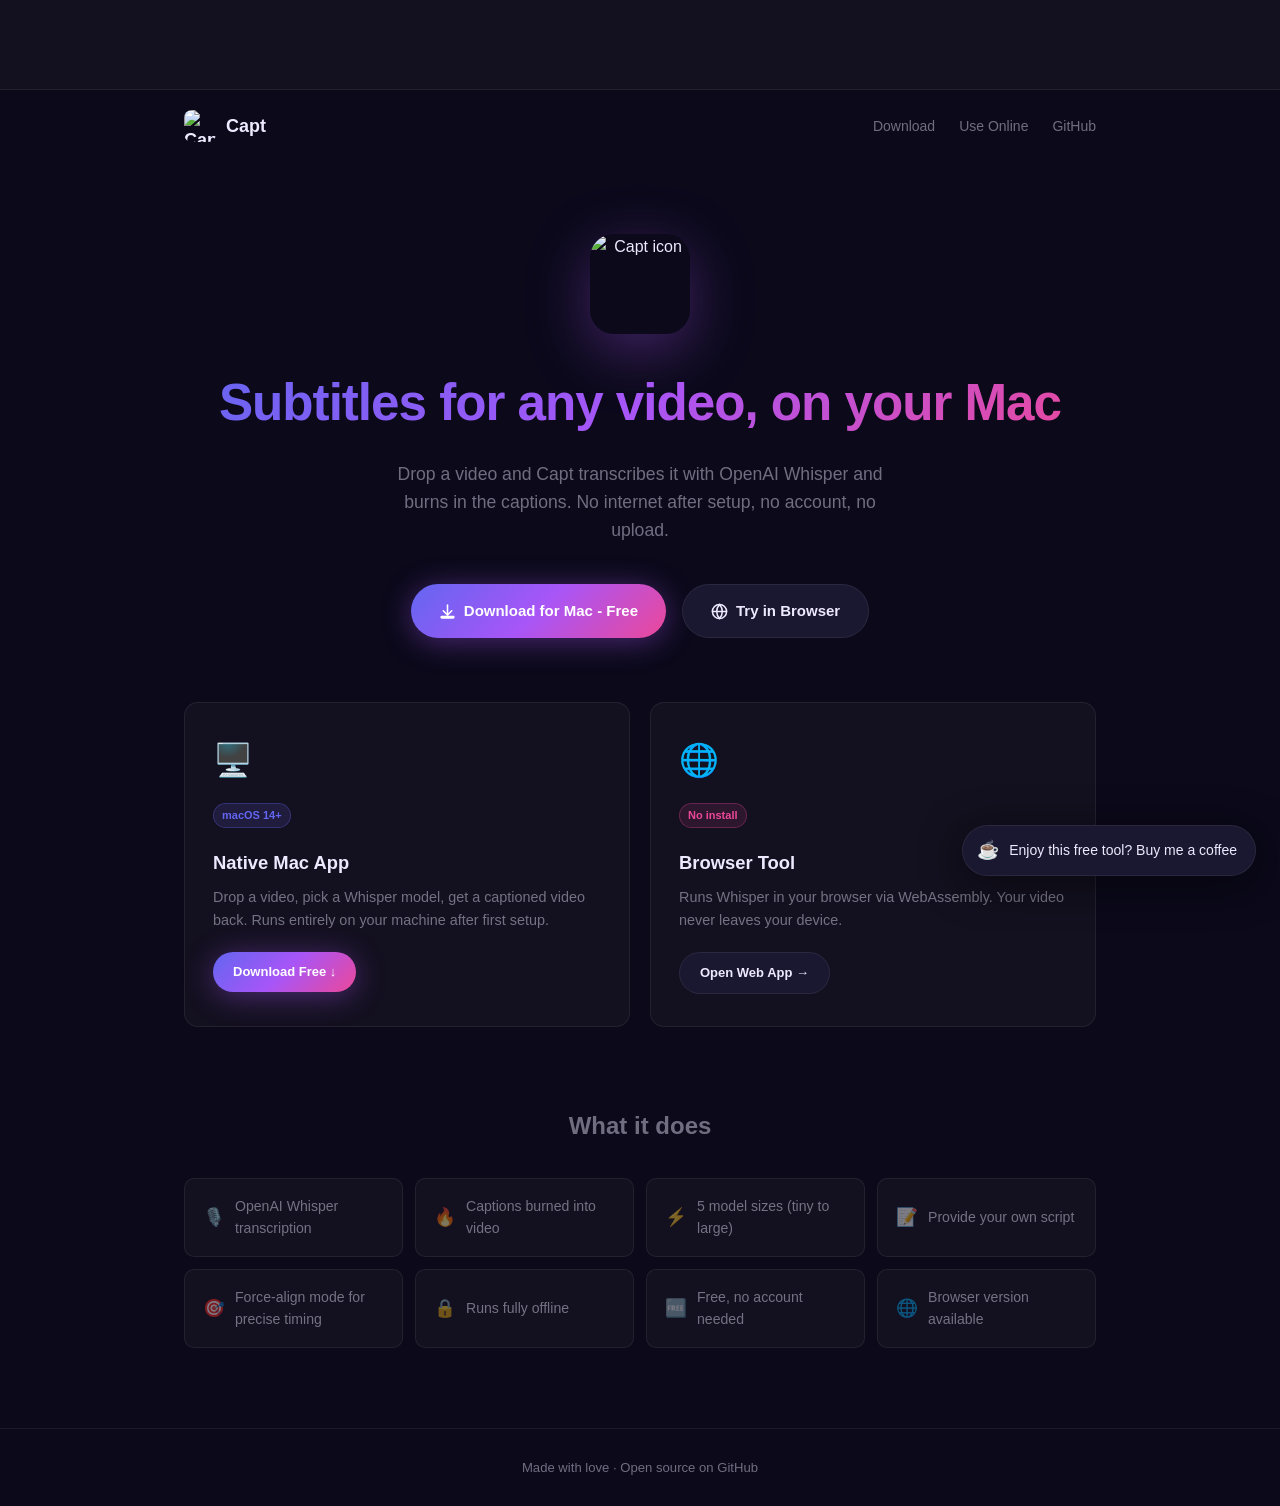
==== docs/index.html @ 5c4fc68a "Initial release" ====
<!DOCTYPE html>
<html lang="en">
<head>
  <meta charset="UTF-8" />
  <meta name="viewport" content="width=device-width, initial-scale=1.0" />
  <title>Capt - Add Subtitles to Any Video, Locally</title>
  <meta name="description" content="Free Mac app that auto-generates captions for any video using OpenAI Whisper. No upload, no account, runs on your Mac." />
  <link rel="icon" type="image/png" href="icon.png" />
  <link rel="stylesheet" href="style.css" />
  <script async src="https://pagead2.googlesyndication.com/pagead/js/adsbygoogle.js?client=ca-pub-3979207653094537" crossorigin="anonymous"></script>
</head>
<body>

<div class="adsense-top">
  <ins class="adsbygoogle" style="display:block"
       data-ad-client="ca-pub-3979207653094537"
       data-ad-slot="4333611181"
       data-ad-format="auto"
       data-full-width-responsive="true"></ins>
  <script>(adsbygoogle = window.adsbygoogle || []).push({});</script>
</div>

<nav class="nav">
  <a href="index.html" class="nav-logo">
    <img src="icon.png" alt="Capt" />
    Capt
  </a>
  <div class="nav-links">
    <a href="download.html">Download</a>
    <a href="online.html">Use Online</a>
    <a href="https://github.com/yooyplay/capt" target="_blank">GitHub</a>
  </div>
</nav>

<section class="hero">
  <img src="icon.png" alt="Capt icon" class="hero-icon" />
  <h1>Subtitles for any video, on your Mac</h1>
  <p>Drop a video and Capt transcribes it with OpenAI Whisper and burns in the captions. No internet after setup, no account, no upload.</p>
  <div class="cta-row">
    <a href="download.html" class="btn btn-primary">
      <svg width="17" height="17" viewBox="0 0 24 24" fill="none" stroke="currentColor" stroke-width="2.2" stroke-linecap="round" stroke-linejoin="round"><path d="M12 17V3"/><path d="m6 11 6 6 6-6"/><rect x="3" y="19" width="18" height="2" rx="1"/></svg>
      Download for Mac - Free
    </a>
    <a href="online.html" class="btn btn-secondary">
      <svg width="17" height="17" viewBox="0 0 24 24" fill="none" stroke="currentColor" stroke-width="2.2" stroke-linecap="round" stroke-linejoin="round"><circle cx="12" cy="12" r="10"/><path d="M2 12h20M12 2a15.3 15.3 0 0 1 4 10 15.3 15.3 0 0 1-4 10 15.3 15.3 0 0 1-4-10 15.3 15.3 0 0 1 4-10z"/></svg>
      Try in Browser
    </a>
  </div>
</section>

<div class="cards">
  <a href="download.html" class="card" style="text-decoration:none;color:inherit;">
    <div class="card-icon">🖥️</div>
    <span class="badge">macOS 14+</span>
    <h3>Native Mac App</h3>
    <p>Drop a video, pick a Whisper model, get a captioned video back. Runs entirely on your machine after first setup.</p>
    <span class="btn btn-primary" style="font-size:13px;padding:10px 20px;">Download Free ↓</span>
  </a>

  <a href="online.html" class="card" style="text-decoration:none;color:inherit;">
    <div class="card-icon">🌐</div>
    <span class="badge" style="background:rgba(236,72,153,0.12);color:#ec4899;border-color:rgba(236,72,153,0.3);">No install</span>
    <h3>Browser Tool</h3>
    <p>Runs Whisper in your browser via WebAssembly. Your video never leaves your device.</p>
    <span class="btn btn-secondary" style="font-size:13px;padding:10px 20px;">Open Web App →</span>
  </a>
</div>

<section class="features">
  <h2>What it does</h2>
  <div class="features-grid">
    <div class="feat"><span>🎙️</span> OpenAI Whisper transcription</div>
    <div class="feat"><span>🔥</span> Captions burned into video</div>
    <div class="feat"><span>⚡</span> 5 model sizes (tiny to large)</div>
    <div class="feat"><span>📝</span> Provide your own script</div>
    <div class="feat"><span>🎯</span> Force-align mode for precise timing</div>
    <div class="feat"><span>🔒</span> Runs fully offline</div>
    <div class="feat"><span>🆓</span> Free, no account needed</div>
    <div class="feat"><span>🌐</span> Browser version available</div>
  </div>
</section>

<footer>
  <p>Made with love · <a href="https://github.com/yooyplay/capt" target="_blank">Open source on GitHub</a></p>
</footer>

<a href="https://buymeacoffee.com/yooyplay" target="_blank" class="coffee-widget">
  <span class="emoji">☕</span>
  <span>Enjoy this free tool? Buy me a coffee</span>
</a>

</body>
</html>
---- docs/style.css ----
/* ── Reset & Base ─────────────────────────────────────────────── */
*, *::before, *::after { box-sizing: border-box; margin: 0; padding: 0; }

:root {
  --bg:        #0b091a;
  --surface:   #13101f;
  --surface2:  #1a1730;
  --border:    rgba(255,255,255,0.07);
  --text:      #ede9ff;
  --muted:     rgba(237,233,255,0.45);
  --a1:        #6366f1;
  --a2:        #a855f7;
  --a3:        #ec4899;
  --grad:      linear-gradient(135deg, #6366f1, #a855f7, #ec4899);
  --radius:    14px;
}

html { scroll-behavior: smooth; }

body {
  background: var(--bg);
  color: var(--text);
  font-family: -apple-system, BlinkMacSystemFont, "Segoe UI", sans-serif;
  font-size: 16px;
  line-height: 1.6;
  min-height: 100vh;
}

a { color: var(--a2); text-decoration: none; }
a:hover { text-decoration: underline; }

/* ── AdSense Banner ───────────────────────────────────────────── */
.adsense-top {
  width: 100%;
  background: var(--surface);
  border-bottom: 1px solid var(--border);
  display: flex;
  align-items: center;
  justify-content: center;
  min-height: 90px;
  padding: 8px 16px;
}
.adsense-top ins { display: block; width: 100%; max-width: 728px; }
.ad-placeholder {
  width: 100%;
  max-width: 728px;
  height: 90px;
  border: 1px dashed var(--border);
  border-radius: 8px;
  display: flex;
  align-items: center;
  justify-content: center;
  color: var(--muted);
  font-size: 12px;
  letter-spacing: .05em;
}

/* ── Coffee Widget ────────────────────────────────────────────── */
.coffee-widget {
  position: fixed;
  bottom: 24px;
  right: 24px;
  z-index: 999;
  display: flex;
  align-items: center;
  gap: 10px;
  background: var(--surface2);
  border: 1px solid var(--border);
  border-radius: 50px;
  padding: 10px 18px 10px 14px;
  box-shadow: 0 8px 40px rgba(0,0,0,0.5);
  font-size: 14px;
  text-decoration: none;
  color: var(--text);
  transition: transform .2s, box-shadow .2s;
  backdrop-filter: blur(12px);
}
.coffee-widget:hover {
  transform: translateY(-2px);
  box-shadow: 0 12px 50px rgba(168,85,247,0.25);
  text-decoration: none;
  color: var(--text);
}
.coffee-widget .emoji { font-size: 18px; }

/* ── Navbar ───────────────────────────────────────────────────── */
.nav {
  display: flex;
  align-items: center;
  justify-content: space-between;
  max-width: 960px;
  margin: 0 auto;
  padding: 20px 24px;
}
.nav-logo {
  display: flex;
  align-items: center;
  gap: 10px;
  font-weight: 700;
  font-size: 18px;
  color: var(--text);
  text-decoration: none;
}
.nav-logo img { width: 32px; height: 32px; border-radius: 8px; }
.nav-links { display: flex; gap: 24px; }
.nav-links a { color: var(--muted); font-size: 14px; transition: color .2s; }
.nav-links a:hover { color: var(--text); text-decoration: none; }

/* ── Hero ─────────────────────────────────────────────────────── */
.hero {
  max-width: 960px;
  margin: 0 auto;
  padding: 72px 24px 64px;
  text-align: center;
}
.hero-icon {
  width: 100px;
  height: 100px;
  border-radius: 24px;
  box-shadow: 0 16px 60px rgba(168,85,247,0.35);
  margin: 0 auto 28px;
  display: block;
}
.hero h1 {
  font-size: clamp(2rem, 5vw, 3.2rem);
  font-weight: 800;
  letter-spacing: -.02em;
  background: var(--grad);
  -webkit-background-clip: text;
  -webkit-text-fill-color: transparent;
  background-clip: text;
  margin-bottom: 16px;
}
.hero p {
  color: var(--muted);
  font-size: 1.1rem;
  max-width: 520px;
  margin: 0 auto 40px;
}

/* ── CTA Buttons ──────────────────────────────────────────────── */
.cta-row {
  display: flex;
  gap: 16px;
  justify-content: center;
  flex-wrap: wrap;
}
.btn {
  display: inline-flex;
  align-items: center;
  gap: 8px;
  padding: 14px 28px;
  border-radius: 50px;
  font-size: 15px;
  font-weight: 600;
  cursor: pointer;
  transition: transform .2s, box-shadow .2s, opacity .2s;
  text-decoration: none;
  border: none;
}
.btn:hover { transform: translateY(-2px); text-decoration: none; }
.btn-primary {
  background: var(--grad);
  color: #fff;
  box-shadow: 0 4px 30px rgba(168,85,247,0.4);
}
.btn-primary:hover { box-shadow: 0 8px 40px rgba(168,85,247,0.55); }
.btn-secondary {
  background: var(--surface2);
  color: var(--text);
  border: 1px solid var(--border);
}
.btn-secondary:hover { border-color: rgba(255,255,255,0.2); }
.btn:disabled { opacity: .5; cursor: not-allowed; transform: none !important; }

/* ── Cards ────────────────────────────────────────────────────── */
.cards {
  display: grid;
  grid-template-columns: repeat(auto-fit, minmax(280px, 1fr));
  gap: 20px;
  max-width: 960px;
  margin: 0 auto;
  padding: 0 24px 80px;
}
.card {
  background: var(--surface);
  border: 1px solid var(--border);
  border-radius: var(--radius);
  padding: 32px 28px;
  transition: border-color .2s, transform .2s;
}
.card:hover { border-color: rgba(255,255,255,0.14); transform: translateY(-2px); }
.card-icon {
  font-size: 2rem;
  margin-bottom: 14px;
}
.card h3 { font-size: 1.15rem; font-weight: 700; margin-bottom: 8px; }
.card p { color: var(--muted); font-size: .9rem; margin-bottom: 20px; }
.badge {
  display: inline-block;
  font-size: 11px;
  font-weight: 600;
  padding: 3px 8px;
  border-radius: 20px;
  background: rgba(99,102,241,0.15);
  color: var(--a1);
  border: 1px solid rgba(99,102,241,0.3);
  margin-bottom: 20px;
}

/* ── Feature Grid ─────────────────────────────────────────────── */
.features {
  max-width: 960px;
  margin: 0 auto 80px;
  padding: 0 24px;
}
.features h2 {
  text-align: center;
  font-size: 1.5rem;
  font-weight: 700;
  margin-bottom: 32px;
  color: var(--muted);
}
.features-grid {
  display: grid;
  grid-template-columns: repeat(auto-fit, minmax(200px, 1fr));
  gap: 12px;
}
.feat {
  background: var(--surface);
  border: 1px solid var(--border);
  border-radius: 10px;
  padding: 16px 18px;
  font-size: .88rem;
  display: flex;
  align-items: center;
  gap: 10px;
  color: var(--muted);
}
.feat span { font-size: 1.1rem; }

/* ── Page (download / online) ─────────────────────────────────── */
.page {
  max-width: 720px;
  margin: 0 auto;
  padding: 60px 24px 120px;
}
.page h1 {
  font-size: 2rem;
  font-weight: 800;
  letter-spacing: -.02em;
  margin-bottom: 8px;
}
.page > p { color: var(--muted); margin-bottom: 40px; }

/* Steps */
.steps { display: flex; flex-direction: column; gap: 20px; margin-bottom: 40px; }
.step {
  display: flex;
  gap: 16px;
  background: var(--surface);
  border: 1px solid var(--border);
  border-radius: var(--radius);
  padding: 20px;
}
.step-num {
  width: 32px; height: 32px;
  border-radius: 50%;
  background: var(--grad);
  display: flex; align-items: center; justify-content: center;
  font-size: 13px; font-weight: 700; color: #fff;
  flex-shrink: 0;
}
.step-body h4 { font-size: .95rem; font-weight: 700; margin-bottom: 4px; }
.step-body p, .step-body code { color: var(--muted); font-size: .88rem; }
code {
  background: rgba(255,255,255,0.06);
  border: 1px solid var(--border);
  border-radius: 6px;
  padding: 2px 7px;
  font-family: "SF Mono", Menlo, monospace;
  font-size: .83rem;
}

/* Warning box */
.warning {
  background: rgba(236,72,153,0.08);
  border: 1px solid rgba(236,72,153,0.25);
  border-radius: var(--radius);
  padding: 16px 20px;
  font-size: .88rem;
  color: var(--muted);
  margin-bottom: 32px;
  display: flex;
  gap: 10px;
}

/* ── Online tool ──────────────────────────────────────────────── */
.drop-zone {
  border: 2px dashed var(--border);
  border-radius: var(--radius);
  padding: 60px 24px;
  text-align: center;
  cursor: pointer;
  transition: border-color .2s, background .2s;
  margin-bottom: 28px;
  position: relative;
}
.drop-zone.dragover {
  border-color: var(--a2);
  background: rgba(168,85,247,0.05);
}
.drop-zone input[type=file] {
  position: absolute; inset: 0; opacity: 0; cursor: pointer; width: 100%; height: 100%;
}
.drop-zone-icon { font-size: 3rem; margin-bottom: 12px; }
.drop-zone h3 { font-size: 1.1rem; font-weight: 600; margin-bottom: 6px; }
.drop-zone p { color: var(--muted); font-size: .9rem; }

.ratio-picker {
  display: flex;
  gap: 10px;
  margin-bottom: 28px;
  flex-wrap: wrap;
}
.ratio-btn {
  flex: 1;
  min-width: 90px;
  background: var(--surface);
  border: 1.5px solid var(--border);
  border-radius: 10px;
  padding: 12px 8px;
  text-align: center;
  cursor: pointer;
  color: var(--text);
  transition: border-color .15s, background .15s;
  font-size: 13px;
}
.ratio-btn .r-label { font-weight: 700; font-size: 14px; display: block; }
.ratio-btn .r-sub   { color: var(--muted); font-size: 11px; margin-top: 2px; display: block; }
.ratio-btn.active {
  border-color: var(--a2);
  background: rgba(168,85,247,0.1);
  color: var(--a2);
}

.progress-wrap {
  background: var(--surface);
  border: 1px solid var(--border);
  border-radius: var(--radius);
  padding: 24px;
  margin-bottom: 20px;
  display: none;
}
.progress-wrap.visible { display: block; }
.progress-label { font-size: .88rem; color: var(--muted); margin-bottom: 10px; }
.progress-bar-bg {
  background: var(--surface2);
  border-radius: 99px;
  height: 6px;
  overflow: hidden;
}
.progress-bar {
  height: 100%;
  border-radius: 99px;
  background: var(--grad);
  width: 0%;
  transition: width .3s;
}

.private-note {
  display: flex;
  align-items: center;
  gap: 8px;
  font-size: .82rem;
  color: var(--muted);
  margin-top: 20px;
}

/* ── Footer ───────────────────────────────────────────────────── */
footer {
  border-top: 1px solid var(--border);
  text-align: center;
  padding: 28px;
  color: var(--muted);
  font-size: .82rem;
}
footer a { color: var(--muted); }
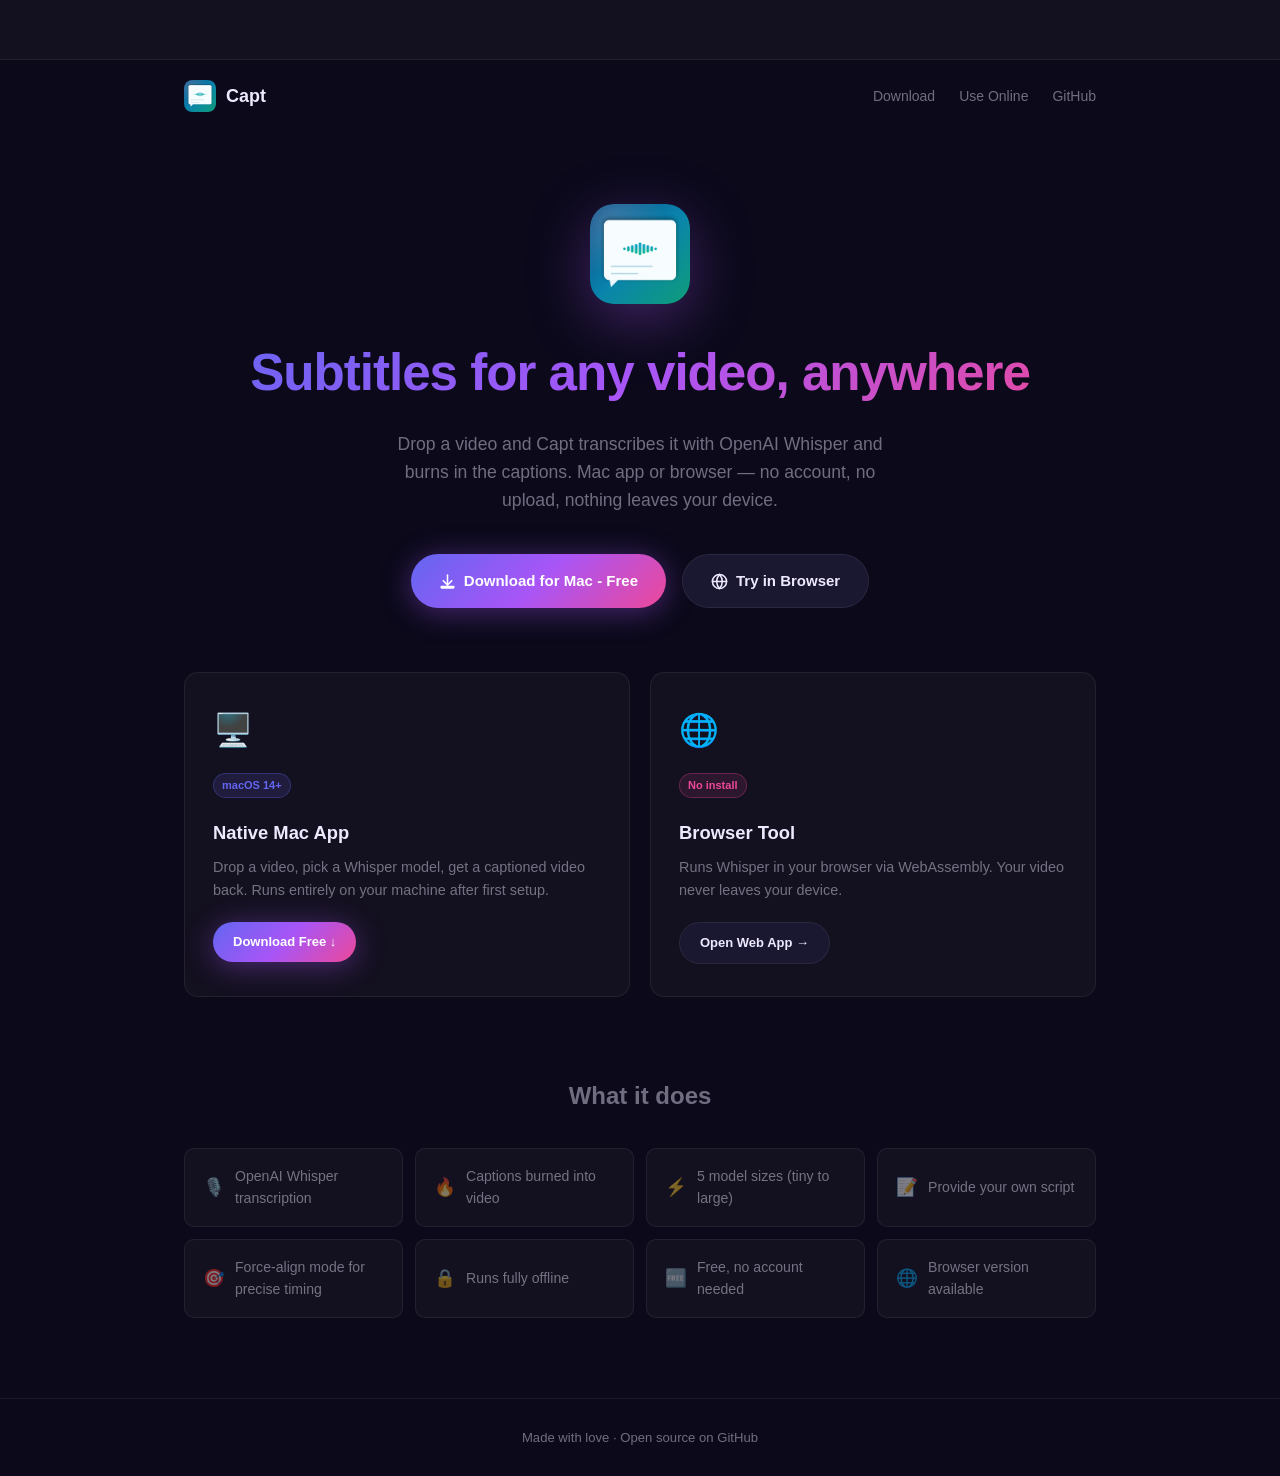
==== commit 15d64791: "Add icon, force-align mode, fix ad banner" ====
--- a/docs/index.html
+++ b/docs/index.html
@@ -15,8 +15,8 @@
   <ins class="adsbygoogle" style="display:block"
        data-ad-client="ca-pub-3979207653094537"
        data-ad-slot="4333611181"
-       data-ad-format="auto"
-       data-full-width-responsive="true"></ins>
+       data-ad-format="horizontal"
+       data-full-width-responsive="false"></ins>
   <script>(adsbygoogle = window.adsbygoogle || []).push({});</script>
 </div>
 
@@ -34,8 +34,8 @@
 
 <section class="hero">
   <img src="icon.png" alt="Capt icon" class="hero-icon" />
-  <h1>Subtitles for any video, on your Mac</h1>
-  <p>Drop a video and Capt transcribes it with OpenAI Whisper and burns in the captions. No internet after setup, no account, no upload.</p>
+  <h1>Subtitles for any video, anywhere</h1>
+  <p>Drop a video and Capt transcribes it with OpenAI Whisper and burns in the captions. Mac app or browser — no account, no upload, nothing leaves your device.</p>
   <div class="cta-row">
     <a href="download.html" class="btn btn-primary">
       <svg width="17" height="17" viewBox="0 0 24 24" fill="none" stroke="currentColor" stroke-width="2.2" stroke-linecap="round" stroke-linejoin="round"><path d="M12 17V3"/><path d="m6 11 6 6 6-6"/><rect x="3" y="19" width="18" height="2" rx="1"/></svg>
@@ -84,10 +84,8 @@
   <p>Made with love · <a href="https://github.com/yooyplay/capt" target="_blank">Open source on GitHub</a></p>
 </footer>
 
-<a href="https://buymeacoffee.com/yooyplay" target="_blank" class="coffee-widget">
-  <span class="emoji">☕</span>
-  <span>Enjoy this free tool? Buy me a coffee</span>
-</a>
+<script type='text/javascript' src='https://storage.ko-fi.com/cdn/widget/Widget_2.js'></script>
+<script type='text/javascript'>kofiwidget2.init('Support me on Ko-fi', '#72a4f2', 'W8T622UOKJ');kofiwidget2.draw();</script>
 
 </body>
 </html>
--- a/docs/style.css
+++ b/docs/style.css
@@ -37,10 +37,13 @@
   display: flex;
   align-items: center;
   justify-content: center;
-  min-height: 90px;
-  padding: 8px 16px;
-}
-.adsense-top ins { display: block; width: 100%; max-width: 728px; }
+  min-height: 0;
+  max-height: 60px;
+  padding: 4px 16px;
+  overflow: hidden;
+}
+.adsense-top ins { display: block; width: 728px; height: 90px; max-width: 100%; }
+.adsense-top ins[data-ad-status="unfilled"] { display: none; }
 .ad-placeholder {
   width: 100%;
   max-width: 728px;
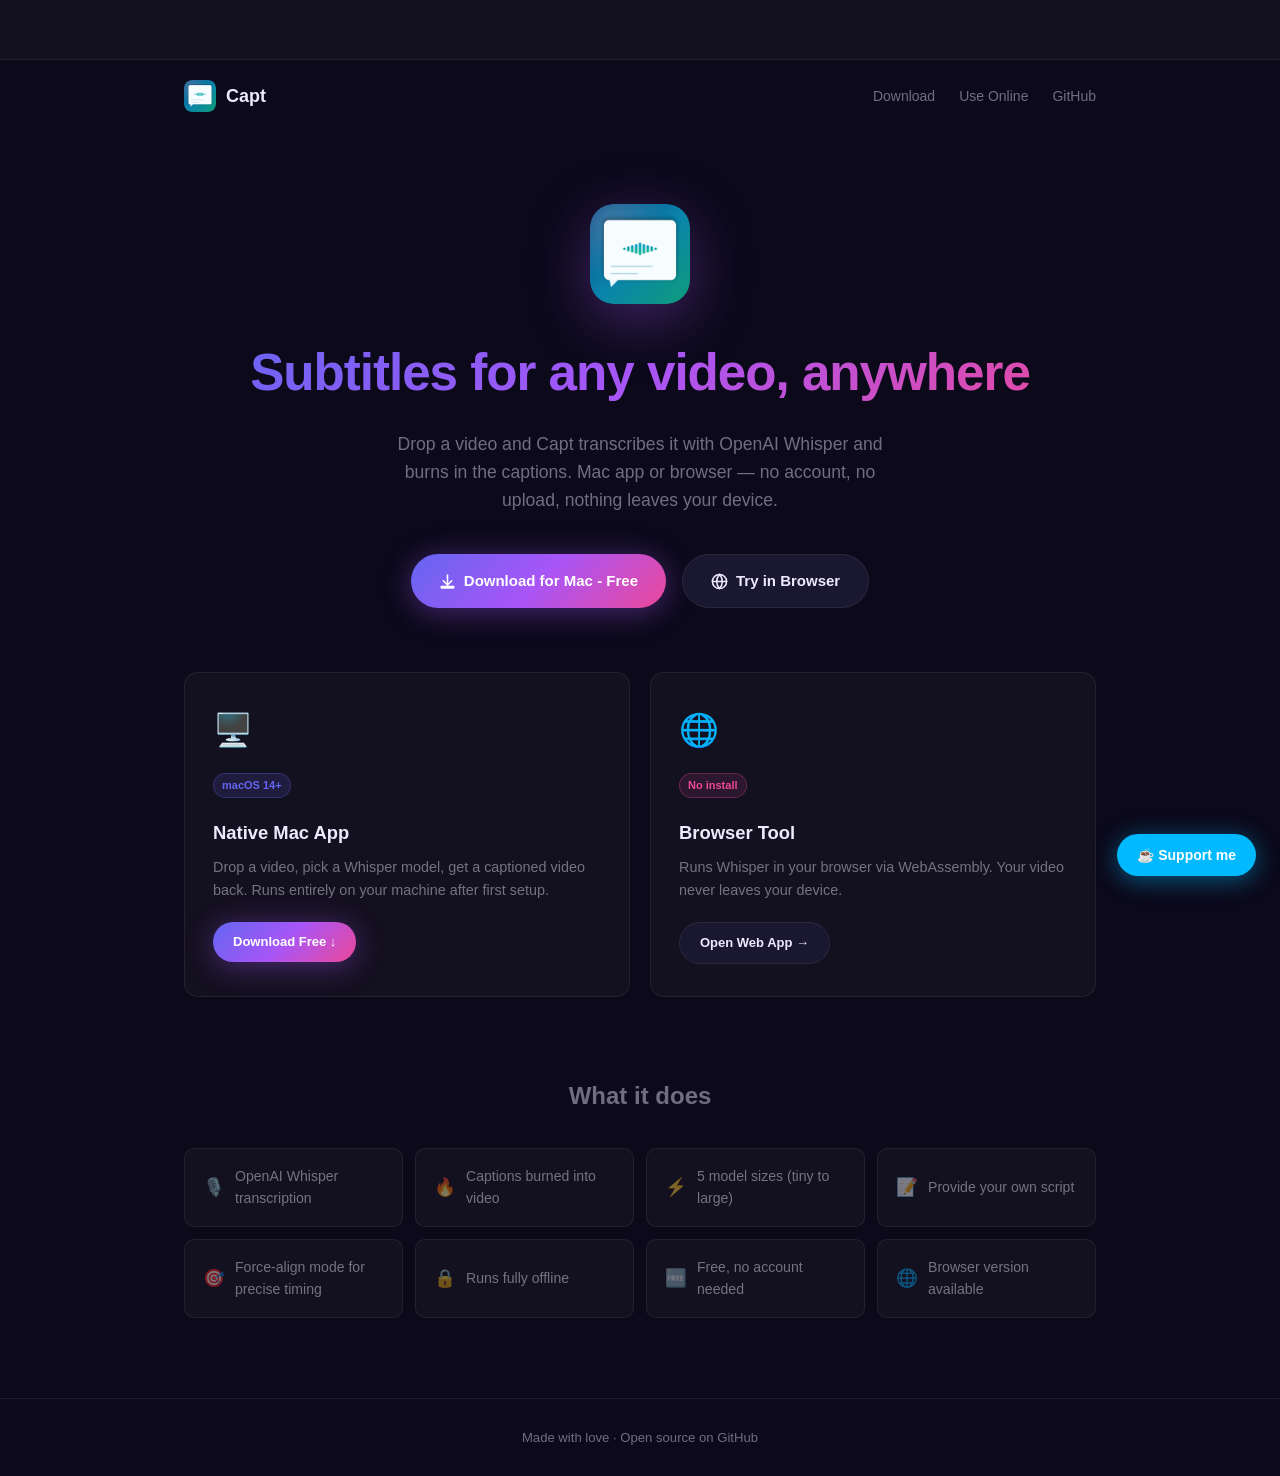
==== commit 4e8809ce: "Replace ko-fi widget with simple link" ====
--- a/docs/index.html
+++ b/docs/index.html
@@ -84,8 +84,7 @@
   <p>Made with love · <a href="https://github.com/yooyplay/capt" target="_blank">Open source on GitHub</a></p>
 </footer>
 
-<script type='text/javascript' src='https://storage.ko-fi.com/cdn/widget/Widget_2.js'></script>
-<script type='text/javascript'>kofiwidget2.init('Support me on Ko-fi', '#72a4f2', 'W8T622UOKJ');kofiwidget2.draw();</script>
+<a href="https://ko-fi.com/yooyplay" target="_blank" class="kofi-widget" style="position:fixed;bottom:24px;right:24px;z-index:9999;background:#00b9fe;color:#fff;padding:10px 20px;border-radius:50px;font-weight:600;font-size:14px;text-decoration:none;box-shadow:0 4px 24px rgba(0,185,254,0.45);">☕ Support me</a>
 
 </body>
 </html>
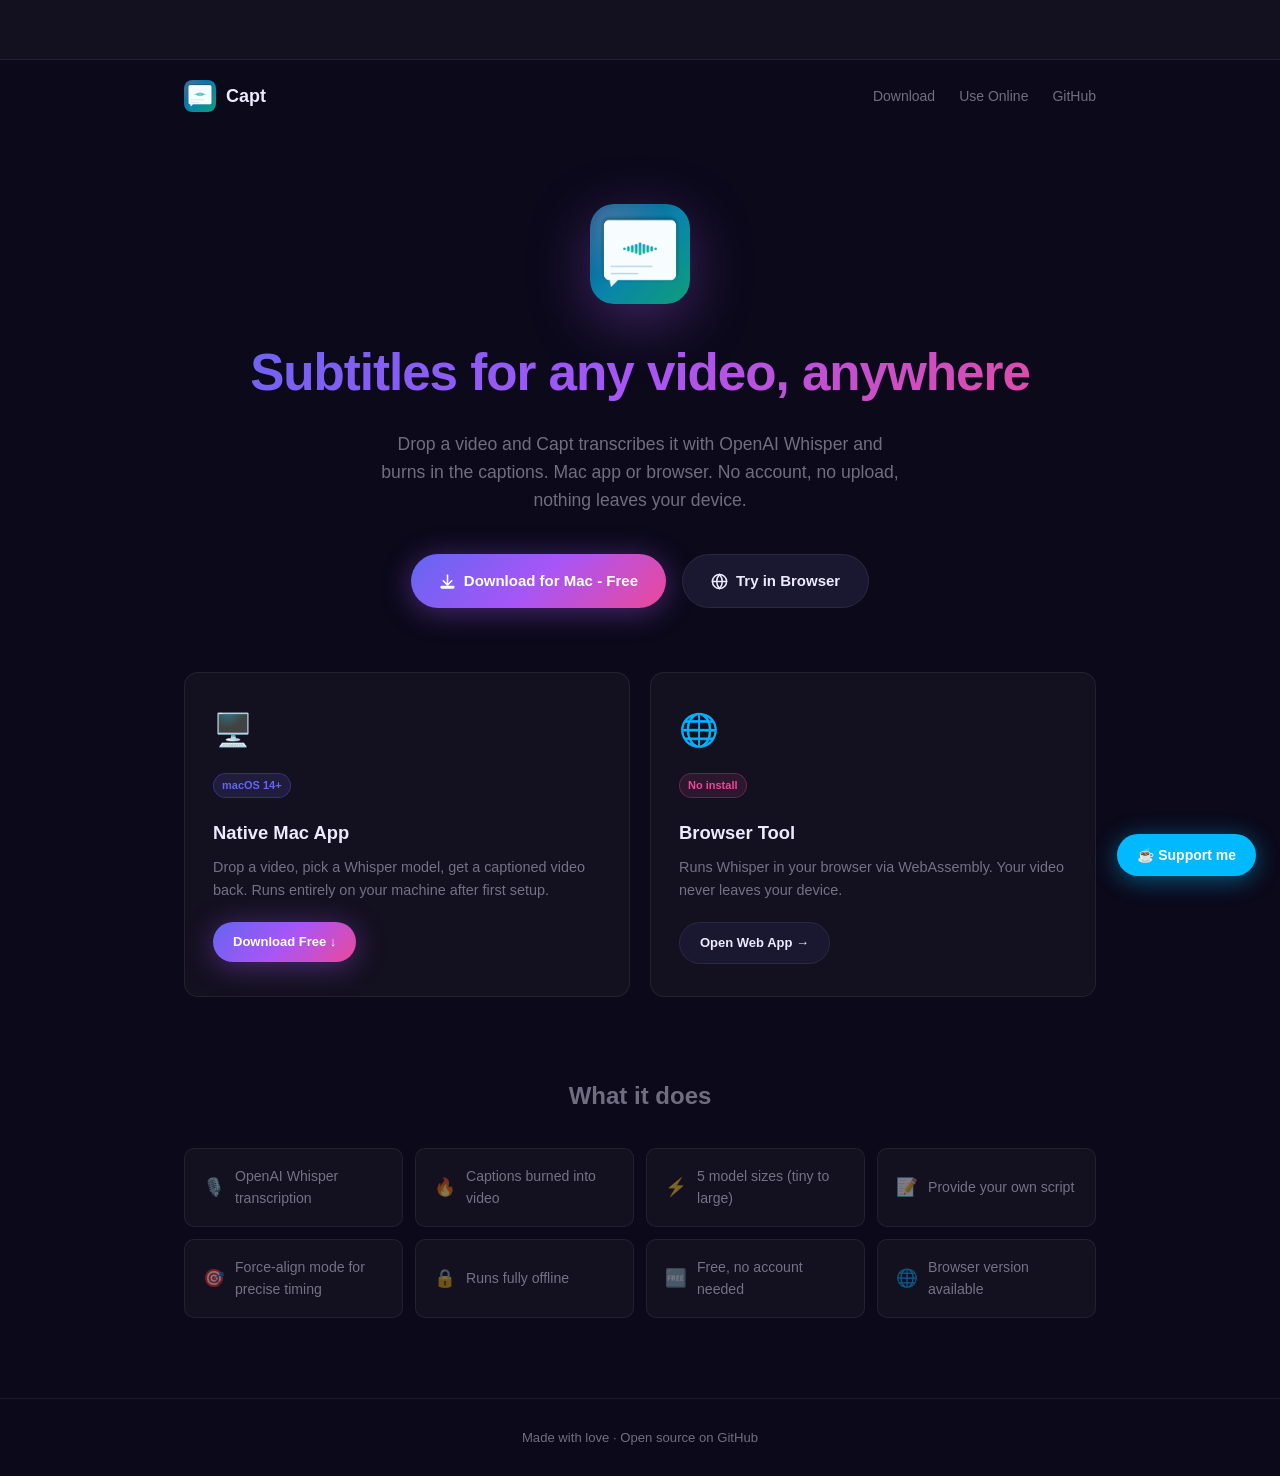
==== commit 3a748a6d: "Remove em dashes, add Google Analytics" ====
--- a/docs/index.html
+++ b/docs/index.html
@@ -7,6 +7,16 @@
   <meta name="description" content="Free Mac app that auto-generates captions for any video using OpenAI Whisper. No upload, no account, runs on your Mac." />
   <link rel="icon" type="image/png" href="icon.png" />
   <link rel="stylesheet" href="style.css" />
+  <!-- Google tag (gtag.js) -->
+  <script async src="https://www.googletagmanager.com/gtag/js?id=G-9WXXSWRCKX"></script>
+  <script>
+    window.dataLayer = window.dataLayer || [];
+    function gtag(){dataLayer.push(arguments);}
+    gtag('js', new Date());
+    gtag('config', 'G-9WXXSWRCKX');
+  </script>
+
+  <!-- Google AdSense -->
   <script async src="https://pagead2.googlesyndication.com/pagead/js/adsbygoogle.js?client=ca-pub-3979207653094537" crossorigin="anonymous"></script>
 </head>
 <body>
@@ -35,7 +45,7 @@
 <section class="hero">
   <img src="icon.png" alt="Capt icon" class="hero-icon" />
   <h1>Subtitles for any video, anywhere</h1>
-  <p>Drop a video and Capt transcribes it with OpenAI Whisper and burns in the captions. Mac app or browser — no account, no upload, nothing leaves your device.</p>
+  <p>Drop a video and Capt transcribes it with OpenAI Whisper and burns in the captions. Mac app or browser. No account, no upload, nothing leaves your device.</p>
   <div class="cta-row">
     <a href="download.html" class="btn btn-primary">
       <svg width="17" height="17" viewBox="0 0 24 24" fill="none" stroke="currentColor" stroke-width="2.2" stroke-linecap="round" stroke-linejoin="round"><path d="M12 17V3"/><path d="m6 11 6 6 6-6"/><rect x="3" y="19" width="18" height="2" rx="1"/></svg>
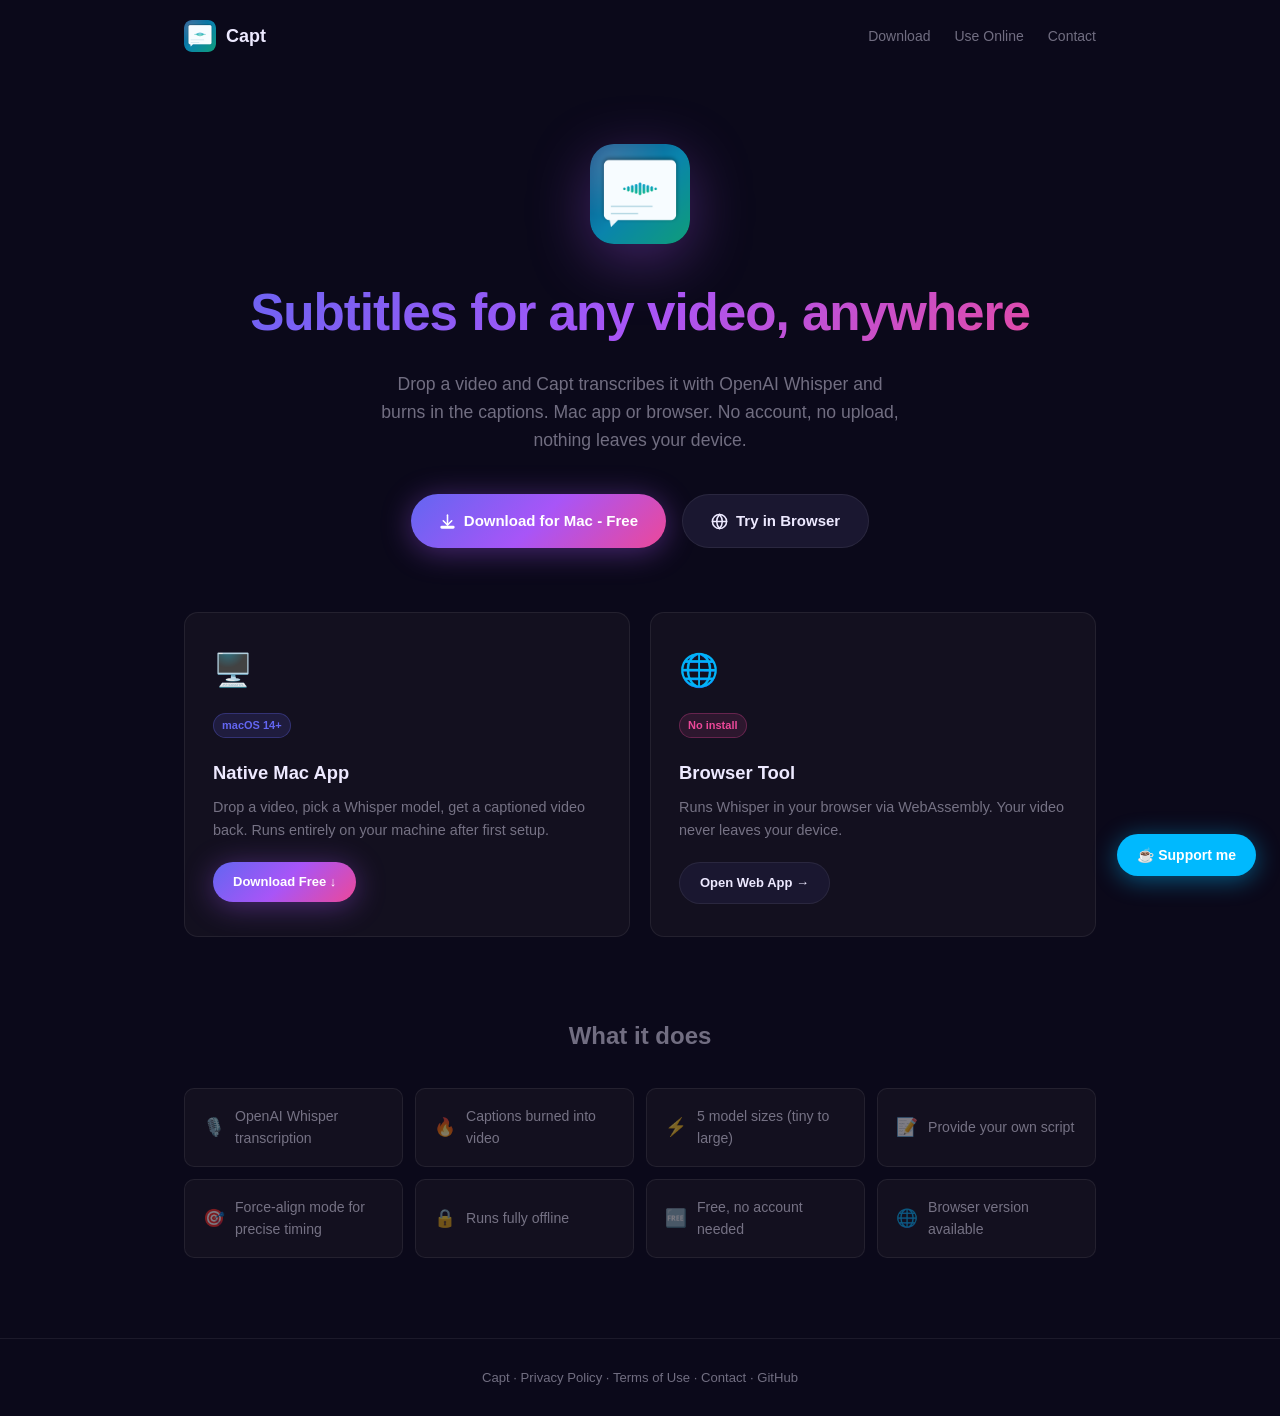
==== commit cdf84a81: "Add privacy, terms, contact pages; hide AdSense until approved; update nav/footer Co-Authored-By: Cl" ====
--- a/docs/index.html
+++ b/docs/index.html
@@ -38,7 +38,7 @@
   <div class="nav-links">
     <a href="download.html">Download</a>
     <a href="online.html">Use Online</a>
-    <a href="https://github.com/yooyplay/capt" target="_blank">GitHub</a>
+    <a href="contact.html">Contact</a>
   </div>
 </nav>
 
@@ -91,7 +91,7 @@
 </section>
 
 <footer>
-  <p>Made with love · <a href="https://github.com/yooyplay/capt" target="_blank">Open source on GitHub</a></p>
+  <p>Capt · <a href="privacy.html">Privacy Policy</a> · <a href="terms.html">Terms of Use</a> · <a href="contact.html">Contact</a> · <a href="https://github.com/yooyplay/capt" target="_blank">GitHub</a></p>
 </footer>
 
 <a href="https://ko-fi.com/yooyplay" target="_blank" class="kofi-widget" style="position:fixed;bottom:24px;right:24px;z-index:9999;background:#00b9fe;color:#fff;padding:10px 20px;border-radius:50px;font-weight:600;font-size:14px;text-decoration:none;box-shadow:0 4px 24px rgba(0,185,254,0.45);">☕ Support me</a>
--- a/docs/style.css
+++ b/docs/style.css
@@ -34,7 +34,7 @@
   width: 100%;
   background: var(--surface);
   border-bottom: 1px solid var(--border);
-  display: flex;
+  display: none !important; /* TODO: remove once AdSense approved */
   align-items: center;
   justify-content: center;
   min-height: 0;
